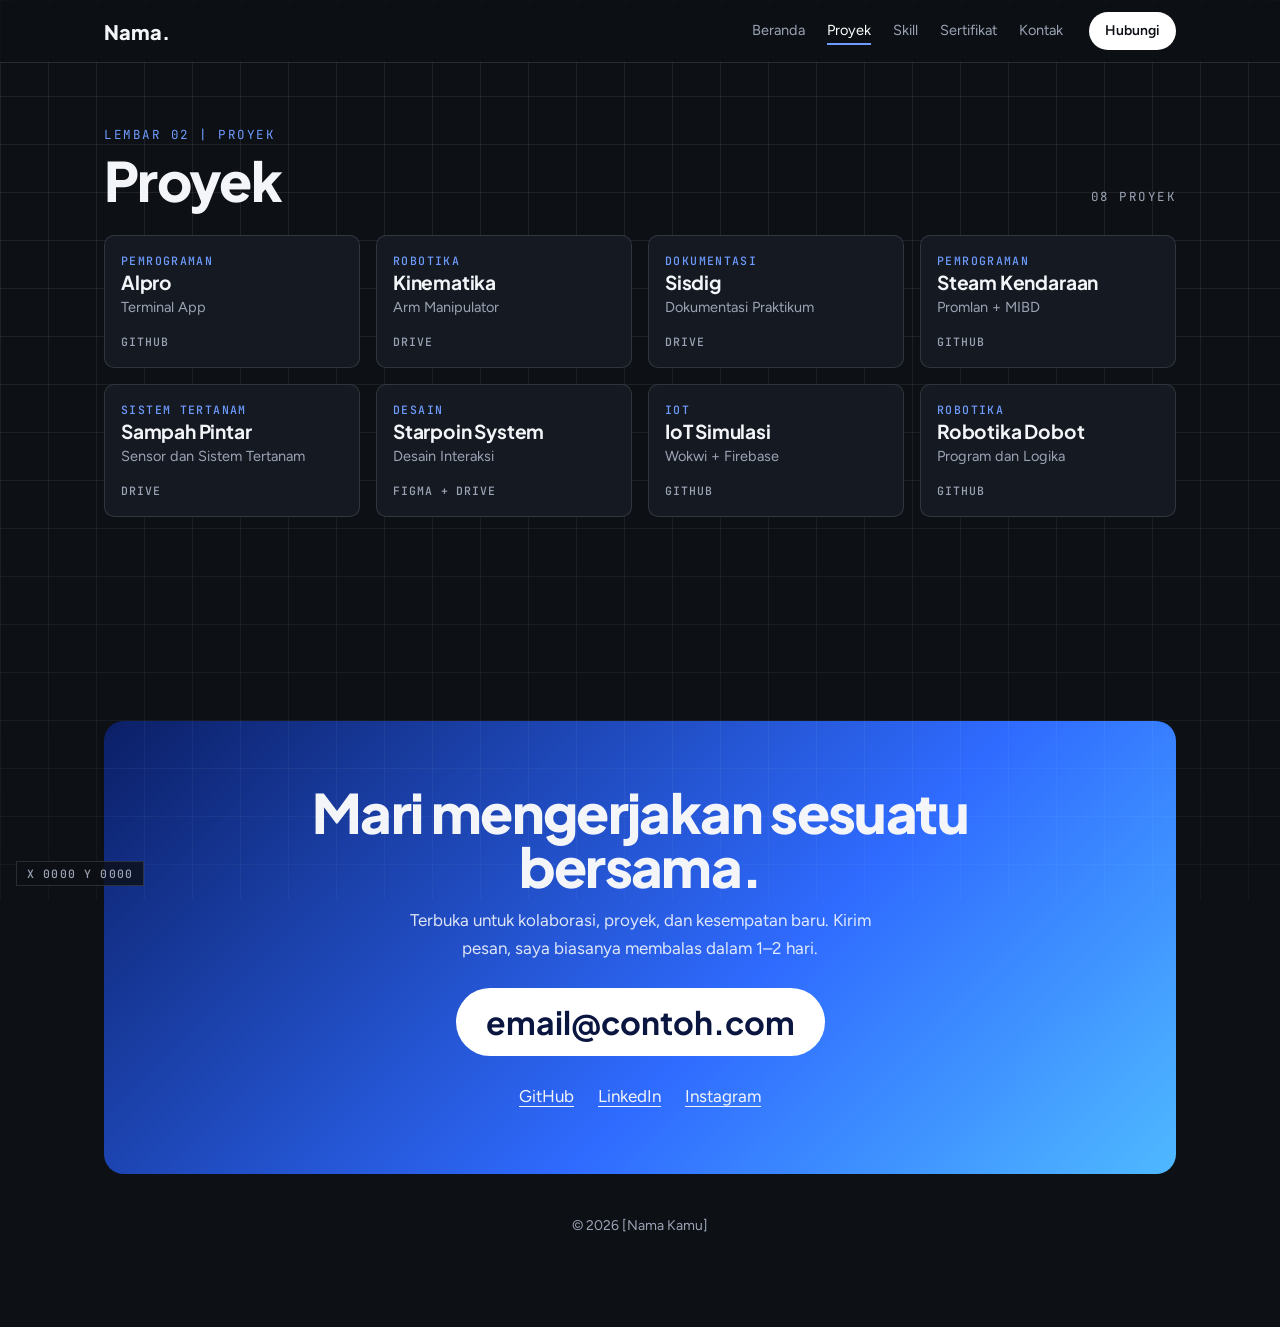
==== proyek.html @ c8f7bb7f "Add files via upload" ====
<!DOCTYPE html>
<html lang="id">
<head>
<meta charset="utf-8">
<meta name="viewport" content="width=device-width, initial-scale=1">
<meta name="theme-color" content="#0D1015">
<title>Proyek | Nama Kamu</title>
<meta name="description" content="Portofolio pribadi mahasiswa Mekatronika dan Kecerdasan Buatan: robotika, IoT, sistem tertanam, dan desain interaksi.">
<link rel="preconnect" href="https://fonts.googleapis.com">
<link rel="preconnect" href="https://fonts.gstatic.com" crossorigin>
<link href="https://fonts.googleapis.com/css2?family=Plus+Jakarta+Sans:wght@500;700;800&family=Figtree:wght@400;500;600&family=JetBrains+Mono:wght@400;500&family=Caveat:wght@500;700&display=swap" rel="stylesheet">
<link rel="stylesheet" href="style.css">
</head>
<body data-page="proyek" data-title="Proyek">
<div class="gridlit" id="gridlit" aria-hidden="true"></div>
<div class="glow" id="glow" aria-hidden="true"></div>

<nav class="nav" id="nav"></nav>

<main>
  <section class="wrap pg">
    <div class="sh"><div><span class="mono">Lembar 02 | Proyek</span><h2>Proyek</h2></div><span class="mono" id="cnt" style="color:var(--muted)"></span></div>
    <div class="grid" id="grid"></div>
  </section>
</main>

<div class="band" id="kontak"></div>
<footer id="foot"></footer>

<div class="xy" id="xy">X 0000  Y 0000</div>

<dialog id="dlg" aria-label="Detail proyek">
  <div class="ban" id="dBan"><button class="x" id="dX" aria-label="Tutup">×</button><h3 id="dT"></h3></div>
  <div class="db"><span class="mono" id="dM"></span><p class="t" id="dD"></p><div class="ls" id="dL"></div></div>
</dialog>

<script src="data.js"></script>
<script src="app.js"></script>
</body>
</html>
---- style.css ----
/* Warna dibuat netral; biru hanya dipakai sebagai aksen. Ubah di sini */
:root{
  --bg:#0D1015; --panel:#151A22; --panel2:#1B212B; --line:rgba(255,255,255,.12);
  --ink:#F3F5F9; --muted:#9BA3B4; --accent:#6E9BFF;
  --grad:linear-gradient(135deg,#0B1F66,#2F6BFF 60%,#4FB9FF);
  --head:"Plus Jakarta Sans",system-ui,-apple-system,"Segoe UI",sans-serif; --body:"Figtree",system-ui,-apple-system,"Segoe UI",Roboto,sans-serif;
  --mono:"JetBrains Mono",ui-monospace,Menlo,Consolas,monospace;
}
*{box-sizing:border-box}
html{scroll-behavior:smooth;background:var(--bg)}
body{margin:0;color:var(--ink);font:400 17px/1.65 var(--body);background:var(--bg);position:relative}
body::before{content:"";position:fixed;inset:0;pointer-events:none;background-image:linear-gradient(rgba(255,255,255,.075) 1px,transparent 1px),linear-gradient(90deg,rgba(255,255,255,.075) 1px,transparent 1px);background-size:48px 48px;-webkit-mask-image:linear-gradient(#000 35%,rgba(0,0,0,.45));mask-image:linear-gradient(#000 35%,rgba(0,0,0,.45))}
body.lock{overflow:hidden}
a{color:inherit}
button{font:inherit;color:inherit;cursor:pointer}
:focus-visible{outline:3px solid var(--accent);outline-offset:3px;border-radius:4px}
.wrap{position:relative;max-width:1120px;margin:0 auto;padding:0 24px}
.mono{font-family:var(--mono);font-size:12.5px;letter-spacing:.12em;text-transform:uppercase;color:var(--accent)}

/* Navigasi */
.nav{position:sticky;top:0;z-index:20;backdrop-filter:blur(10px);background:rgba(13,16,21,.75);border-bottom:1px solid var(--line)}
.nav .wrap{display:flex;align-items:center;gap:26px;height:62px}
.logo{font:800 1.25rem var(--head);text-decoration:none}
.nav .l{margin-left:auto;display:flex;gap:22px;font-size:14.5px}
.nav .l a{text-decoration:none;color:var(--muted)}
.nav .l a:hover{color:#fff}
.nav .go{background:#fff;color:#0D1015;text-decoration:none;font-weight:600;font-size:14px;padding:7px 16px;border-radius:99px}

/* Tentang */
.hero{display:grid;grid-template-columns:1.25fr .75fr;gap:56px;align-items:center;padding-top:72px;padding-bottom:70px}
.hero h1{font:800 clamp(3rem,8vw,6.2rem)/.98 var(--head);letter-spacing:-.03em;overflow-wrap:anywhere;margin:12px 0 18px}
.hero .tag{font:500 clamp(1.15rem,2.2vw,1.5rem)/1.35 var(--head);margin:0 0 18px;max-width:20em}
.hero p.d{color:var(--muted);max-width:36em;margin:0 0 14px}
.btns{display:flex;gap:12px;flex-wrap:wrap;margin-top:26px}
.b{display:inline-block;padding:12px 24px;border-radius:99px;font-weight:600;text-decoration:none;border:1.5px solid transparent}
.b.w{background:#fff;color:#0D1015}
.b.o{border-color:rgba(255,255,255,.4)}
.b:hover{filter:brightness(.9)}
.frame{position:relative;justify-self:center;width:min(100%,340px);padding:14px}
.frame::before,.frame::after{content:"";position:absolute;width:34px;height:34px;border:2px solid var(--accent)}
.frame::before{top:0;left:0;border-right:0;border-bottom:0}
.frame::after{bottom:0;right:0;border-left:0;border-top:0}
.pic{aspect-ratio:4/5;border-radius:4px;background:var(--img,none) center/cover,var(--grad);display:grid;place-items:center;font:800 4.4rem var(--head);color:rgba(255,255,255,.55)}
.dim{position:absolute;font:500 11px var(--mono);letter-spacing:.1em;color:var(--accent);background:var(--bg);padding:0 6px}
.dim.t{top:-9px;left:56px}

/* Ringkasan */
.tb{display:grid;grid-template-columns:repeat(3,1fr);border:1px solid var(--line);margin:0 0 90px;background:var(--panel)}
.tb div{padding:14px 18px;border-right:1px solid var(--line);border-bottom:1px solid var(--line)}
.tb div:nth-child(3n){border-right:0}
.tb div:nth-last-child(-n+3){border-bottom:0}
.tb small{display:block;font:500 11px var(--mono);letter-spacing:.14em;color:var(--accent);text-transform:uppercase}
.tb span{font-weight:500}

section{padding-top:96px}
.sh{display:flex;flex-wrap:wrap;align-items:flex-end;justify-content:space-between;gap:16px;margin-bottom:24px}
h2{font:800 clamp(2.1rem,5vw,3.4rem)/1 var(--head);letter-spacing:-.03em;margin:6px 0 0}
.sub{color:var(--muted);margin:10px 0 0;max-width:34em}

/* Proyek: kotak maksimal 4 kolom */
.grid{display:grid;grid-template-columns:repeat(4,1fr);gap:16px}
.card{display:flex;flex-direction:column;text-align:left;padding:0;background:var(--panel);border:1px solid var(--line);border-radius:10px;overflow:hidden;transition:border-color .2s,transform .2s,box-shadow .2s}
.card:hover,.card:focus-visible{border-color:var(--accent);transform:translateY(-4px);box-shadow:0 16px 32px -16px rgba(0,0,0,.8)}
.th{position:relative;aspect-ratio:4/3;background:var(--img,none) center/cover,var(--panel2);border-bottom:1px solid var(--line);overflow:hidden}
.th.no{background:repeating-linear-gradient(45deg,var(--panel2) 0 10px,#171C25 10px 20px)}
.th.no::after{content:attr(data-n);position:absolute;right:12px;bottom:-4px;font:800 4.2rem/1 var(--head);color:rgba(255,255,255,.08)}
.cb{padding:16px 16px 18px;display:flex;flex-direction:column;gap:2px;flex:1}
.cb .c{font:500 11.5px var(--mono);letter-spacing:.12em;text-transform:uppercase;color:var(--accent)}
.cb .h{font:700 1.2rem/1.25 var(--head);letter-spacing:-.01em}
.cb .sb{color:var(--muted);font-size:14.5px}
.cb .k{margin-top:auto;padding-top:12px;font:500 11.5px var(--mono);letter-spacing:.08em;text-transform:uppercase;color:var(--muted)}


button.b{background:none;color:inherit;cursor:pointer}

/* Demo robot */
.demo{display:grid;grid-template-columns:1.05fr .95fr;gap:16px;align-items:stretch}
.scene{background:var(--panel);border:1px solid var(--line);border-radius:12px;padding:10px;display:flex}
.scene svg{display:block;width:100%;height:auto;align-self:center}
.lbl{font:500 10px var(--mono);letter-spacing:.14em;fill:#6B7589}
.win{display:flex;flex-direction:column;background:#0A0D12;border:1px solid var(--line);border-radius:12px;overflow:hidden;min-width:0}
.wh{display:flex;align-items:center;gap:7px;padding:10px 14px;border-bottom:1px solid var(--line);font:500 12px var(--mono);color:var(--muted)}
.wh i{width:10px;height:10px;border-radius:50%;display:block}
.wh i:nth-child(1){background:#FF5D5D}.wh i:nth-child(2){background:#FFC24B}.wh i:nth-child(3){background:#3DDC97}
.wh span{margin-left:8px}
.src{margin:0;padding:12px 0;font:400 12px/1.8 var(--mono);color:#D9DEE9;overflow-x:auto;counter-reset:n;white-space:pre}
.ln{display:block;padding-right:14px;border-left:3px solid transparent;transition:background .2s}
.ln::before{counter-increment:n;content:counter(n);display:inline-block;width:2.4em;text-align:right;margin-right:1em;color:#566075}
.ln.on{background:rgba(47,107,255,.2);border-left-color:#4F86FF}
.ln .k{color:#FF8A6B}.ln .s{color:#7EE0A5}.ln .n{color:#FFD166}.ln .c{color:#6B7589}
.logh{border-top:1px solid var(--line);padding:8px 14px 0;font:500 11px var(--mono);letter-spacing:.14em;color:#566075;background:#0D1015}
.log{padding:2px 14px 12px;font:400 12.5px/1.65 var(--mono);color:#7EE0A5;min-height:8.4em;background:#0D1015;white-space:pre-wrap}
.sr{position:absolute;width:1px;height:1px;margin:0;overflow:hidden;clip:rect(0 0 0 0);white-space:nowrap}
.acts{display:flex;gap:8px;flex-wrap:wrap}
.acts .b{padding:8px 16px;font-size:14px}
.lab{font:500 9px var(--mono);letter-spacing:.12em;fill:#2F6BFF}
.val{font:700 19px "Caveat",cursive;fill:#12307F}
.demo{margin-bottom:80px}
@media (max-width:900px){.demo{grid-template-columns:1fr}}

/* Skill software */
.skills{display:grid;grid-template-columns:repeat(4,1fr);gap:12px}
.skill{display:flex;gap:12px;align-items:center;background:var(--panel);border:1px solid var(--line);border-radius:8px;padding:14px;transition:border-color .2s}
.skill:hover{border-color:var(--accent)}
.ic{flex:none;width:44px;height:44px;border-radius:8px;background:#F1F3F8;display:grid;place-items:center;font:700 13px var(--mono);color:#1A2030;overflow:hidden}
.ic svg{width:28px;height:28px;display:block}
.skill b{display:block;font-weight:600;font-size:15px;line-height:1.3}
.skill span{display:block;color:var(--muted);font-size:13px;line-height:1.35}

/* Sertifikat */
.certs{display:grid;grid-template-columns:repeat(auto-fit,minmax(240px,1fr));gap:14px}
.cert{display:flex;flex-direction:column;gap:2px;padding:18px;border:1px solid var(--line);border-radius:8px;background:var(--panel);text-decoration:none;transition:border-color .2s,transform .2s}
.cert:hover{border-color:var(--accent);transform:translateY(-3px)}
.cert b{font:700 1.1rem/1.3 var(--head)}
.cert span{color:var(--muted);font-size:15px}
.filt{display:flex;flex-wrap:wrap;gap:8px;margin:0 0 20px}
.filt button{font:500 13px var(--mono);letter-spacing:.04em;padding:8px 14px;border-radius:999px;border:1px solid var(--line);background:transparent;color:var(--muted);cursor:pointer;transition:all .2s}
.filt button:hover{border-color:var(--accent);color:#fff}
.filt button.on{background:var(--accent);border-color:var(--accent);color:#06142e}
.filt button i{font-style:normal;opacity:.65;margin-left:6px}
div.cert{cursor:default}div.cert:hover{transform:none}
.cert .th{aspect-ratio:4/3;margin:-18px -18px 14px;border-radius:8px 8px 0 0;overflow:hidden;background:#0A0D12;border-bottom:1px solid var(--line);display:grid;place-items:center}
.cert .th img{width:100%;height:100%;object-fit:contain;display:block;transition:transform .3s}
.cert:hover .th img{transform:scale(1.04)}
.lb{position:fixed;inset:0;z-index:100;display:none;place-items:center;padding:24px;background:rgba(5,7,10,.88);cursor:zoom-out}
.lb.on{display:grid}
.lb img{max-width:100%;max-height:88vh;border-radius:8px;box-shadow:0 20px 60px rgba(0,0,0,.6)}
.lb a{position:absolute;bottom:20px;left:50%;transform:translateX(-50%);color:#fff;font:500 13px var(--mono);letter-spacing:.08em;text-decoration:underline}
.cert em{font:500 12px var(--mono);font-style:normal;color:var(--accent);margin-top:10px;letter-spacing:.08em}

/* Kontak: satu-satunya blok gradien biru */
.band{margin:100px auto 0;max-width:1120px;padding:0 24px}
.band .in{border-radius:20px;background:var(--grad);padding:64px 32px;text-align:center}
.band h2{margin:0 auto 12px;max-width:14em;font-size:clamp(1.75rem,7vw,3.4rem);overflow-wrap:anywhere;hyphens:auto}
.band p{color:rgba(255,255,255,.85);margin:0 auto 26px;max-width:30em}
.mail{display:inline-block;font:700 clamp(1.2rem,3.4vw,2rem) var(--head);text-decoration:none;background:#fff;color:#0A1640;padding:14px 30px;border-radius:99px}
.mail:hover{filter:brightness(.92)}
.mail{max-width:100%;overflow-wrap:anywhere}
h1,h2,h3{overflow-wrap:break-word}
@media (max-width:480px){.band .in{padding:48px 20px}.mail{padding:12px 20px}}
.soc{display:flex;gap:10px 24px;justify-content:center;flex-wrap:wrap;margin-top:26px}
.soc a{text-underline-offset:4px}
footer{position:relative;padding:40px 24px 90px;text-align:center;color:var(--muted);font-size:14px}

.xy{position:fixed;left:16px;bottom:14px;z-index:18;font:500 11.5px var(--mono);letter-spacing:.1em;color:var(--muted);background:rgba(13,16,21,.8);border:1px solid var(--line);padding:4px 10px;pointer-events:none}
@media (hover:none){.xy{display:none}}

/* Detail proyek */
dialog{width:min(720px,94vw);max-height:92vh;overflow:auto;padding:0;border:1px solid var(--line);border-radius:12px;background:#12161D;color:var(--ink);box-shadow:0 30px 80px rgba(0,0,0,.7)}
dialog::backdrop{background:rgba(3,5,9,.8)}
.ban{position:relative;aspect-ratio:16/7;display:flex;align-items:flex-end;padding:22px 26px;background:linear-gradient(to top,#12161D 4%,transparent 70%),var(--img,none) center/cover,repeating-linear-gradient(45deg,var(--panel2) 0 10px,#171C25 10px 20px)}
.ban h3{font:800 clamp(2rem,6vw,3rem)/1 var(--head);letter-spacing:-.03em;margin:0}
.x{position:absolute;top:12px;right:12px;width:38px;height:38px;border-radius:50%;border:1px solid var(--line);background:rgba(13,16,21,.8);font-size:1.3rem;line-height:1}
.db{padding:8px 26px 28px}
.db p.t{color:#D3D9E6;margin:6px 0 20px}
.ls{display:flex;gap:10px;flex-wrap:wrap}

@media (max-width:1000px){.grid,.skills{grid-template-columns:repeat(3,1fr)}}
@media (max-width:820px){
  .hero{grid-template-columns:1fr;padding-top:44px;gap:40px}
  .frame{order:-1;width:min(70%,260px);justify-self:start}
  .tb{grid-template-columns:1fr 1fr}
  .tb div:nth-child(3n){border-right:1px solid var(--line)}
  .tb div:nth-child(2n){border-right:0}
  .tb div:nth-last-child(-n+3){border-bottom:1px solid var(--line)}
  .tb div:nth-last-child(-n+2){border-bottom:0}
  .nav .wrap{height:auto;flex-wrap:wrap;gap:6px 14px;padding-top:10px;padding-bottom:8px}
  .nav .go{margin-left:auto}
  .nav .l{order:3;width:100%;margin-left:0;gap:18px;overflow-x:auto;white-space:nowrap;padding-bottom:4px;scrollbar-width:none}
  .nav .l::-webkit-scrollbar{display:none}
}
@media (max-width:720px){.grid,.skills{grid-template-columns:repeat(2,1fr)}}
@media (max-width:480px){.grid,.skills{grid-template-columns:1fr}}
@media (prefers-reduced-motion:reduce){*{transition:none!important}html{scroll-behavior:auto}}

/* Efek cahaya mengikuti kursor */
.glow{position:fixed;left:0;top:0;width:280px;height:280px;margin:-140px 0 0 -140px;border-radius:50%;pointer-events:none;z-index:0;opacity:0;transition:opacity .2s;background:radial-gradient(circle,rgba(79,134,255,.22),rgba(47,107,255,.06) 50%,transparent 70%);will-change:transform}
.glow.on{opacity:1}
.gridlit{position:fixed;inset:0;pointer-events:none;z-index:0;opacity:0;transition:opacity .2s;background-image:linear-gradient(rgba(130,170,255,.28) 1px,transparent 1px),linear-gradient(90deg,rgba(130,170,255,.28) 1px,transparent 1px);background-size:48px 48px;-webkit-mask-image:radial-gradient(circle 150px at var(--gx,50%) var(--gy,50%),#000,transparent);mask-image:radial-gradient(circle 150px at var(--gx,50%) var(--gy,50%),#000,transparent)}
.gridlit.on{opacity:1}
.card,.skill,.scene,.win{--mx:50%;--my:50%;position:relative}
.card:hover,.skill:hover,.scene:hover,.win:hover{background:radial-gradient(circle 130px at var(--mx) var(--my),rgba(110,155,255,.18),transparent 75%),var(--panel2);border-color:rgba(110,155,255,.55)}
.win:hover{background:radial-gradient(circle 130px at var(--mx) var(--my),rgba(110,155,255,.16),transparent 75%),#0A0D12}
.b{--mx:50%;--my:50%}
.b:hover{box-shadow:0 0 0 1px rgba(110,155,255,.5),0 0 22px rgba(79,134,255,.35)}
@media (hover:none),(prefers-reduced-motion:reduce){.glow,.gridlit{display:none}}

/* Halaman terpisah */
.nav .l a.on{color:#fff;box-shadow:0 2px 0 var(--accent)}
.pg{padding-top:56px;min-height:62vh}
.pg .sh{margin-bottom:28px}
.tzs{display:grid;grid-template-columns:repeat(3,1fr);gap:14px}
.tz{display:flex;flex-direction:column;gap:6px;padding:24px;border:1px solid var(--line);border-radius:10px;background:var(--panel);text-decoration:none;transition:border-color .2s,transform .2s;--mx:50%;--my:50%;position:relative}
.tz:hover{border-color:rgba(110,155,255,.55);transform:translateY(-3px);background:radial-gradient(circle 130px at var(--mx) var(--my),rgba(110,155,255,.18),transparent 75%),var(--panel2)}
.tz .n{font:800 2.6rem/1 var(--head);letter-spacing:-.03em}
.tz b{font:700 1.15rem var(--head)}
.tz span{color:var(--muted);font-size:15px}
.tz em{font:500 12px var(--mono);font-style:normal;color:var(--accent);margin-top:12px;letter-spacing:.08em}
@media (max-width:720px){.tzs{grid-template-columns:1fr}}
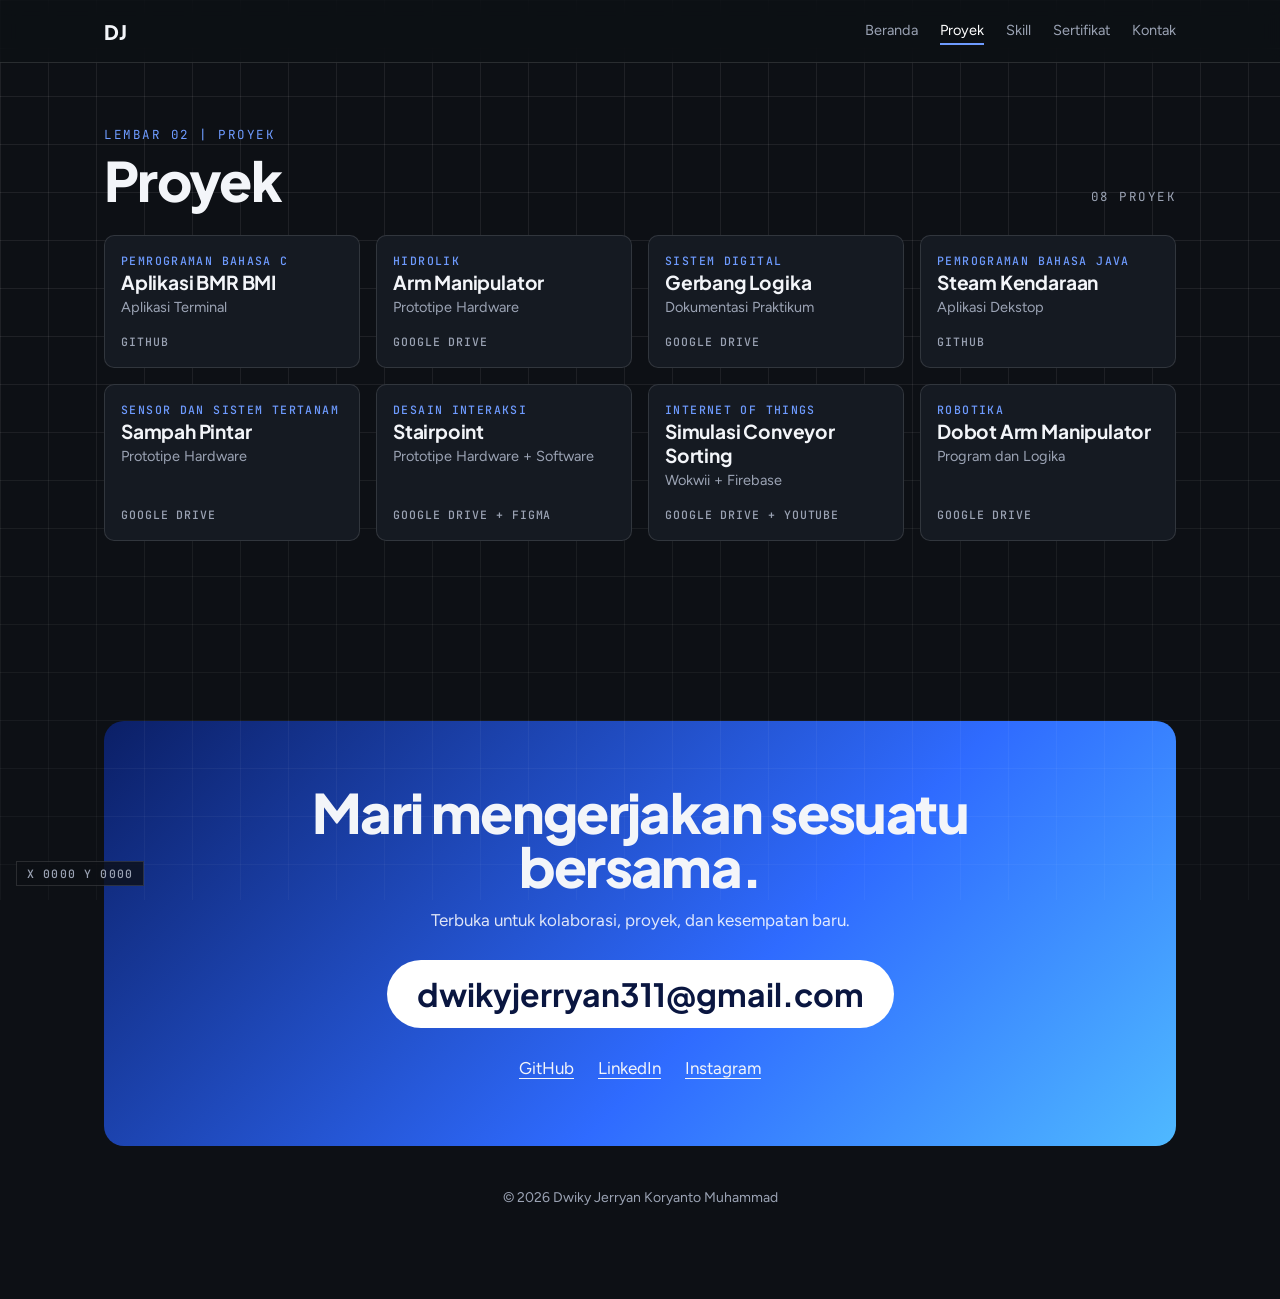
==== commit f0a4fd07: "Update proyek.html" ====
--- a/proyek.html
+++ b/proyek.html
@@ -4,7 +4,7 @@
 <meta charset="utf-8">
 <meta name="viewport" content="width=device-width, initial-scale=1">
 <meta name="theme-color" content="#0D1015">
-<title>Proyek | Nama Kamu</title>
+<title>Proyek | Dwiky Jerryan Koryanto Muhammad</title>
 <meta name="description" content="Portofolio pribadi mahasiswa Mekatronika dan Kecerdasan Buatan: robotika, IoT, sistem tertanam, dan desain interaksi.">
 <link rel="preconnect" href="https://fonts.googleapis.com">
 <link rel="preconnect" href="https://fonts.gstatic.com" crossorigin>
--- a/style.css
+++ b/style.css
@@ -28,7 +28,7 @@
 
 /* Tentang */
 .hero{display:grid;grid-template-columns:1.25fr .75fr;gap:56px;align-items:center;padding-top:72px;padding-bottom:70px}
-.hero h1{font:800 clamp(3rem,8vw,6.2rem)/.98 var(--head);letter-spacing:-.03em;overflow-wrap:anywhere;margin:12px 0 18px}
+.hero h1{font:800 clamp(1.9rem,4.4vw,3.5rem)/1.08 var(--head);letter-spacing:-.03em;overflow-wrap:anywhere;margin:12px 0 18px}
 .hero .tag{font:500 clamp(1.15rem,2.2vw,1.5rem)/1.35 var(--head);margin:0 0 18px;max-width:20em}
 .hero p.d{color:var(--muted);max-width:36em;margin:0 0 14px}
 .btns{display:flex;gap:12px;flex-wrap:wrap;margin-top:26px}
@@ -93,8 +93,8 @@
 .sr{position:absolute;width:1px;height:1px;margin:0;overflow:hidden;clip:rect(0 0 0 0);white-space:nowrap}
 .acts{display:flex;gap:8px;flex-wrap:wrap}
 .acts .b{padding:8px 16px;font-size:14px}
-.lab{font:500 9px var(--mono);letter-spacing:.12em;fill:#2F6BFF}
-.val{font:700 19px "Caveat",cursive;fill:#12307F}
+.lab{font:500 11px var(--mono);letter-spacing:.12em;fill:#2F6BFF}
+.val{font:700 24px "Caveat",cursive;fill:#12307F}
 .demo{margin-bottom:80px}
 @media (max-width:900px){.demo{grid-template-columns:1fr}}
 
@@ -197,3 +197,13 @@
 .tz span{color:var(--muted);font-size:15px}
 .tz em{font:500 12px var(--mono);font-style:normal;color:var(--accent);margin-top:12px;letter-spacing:.08em}
 @media (max-width:720px){.tzs{grid-template-columns:1fr}}
+
+/* Pratinjau sertifikat PDF / gambar */
+.cert .th.pdf{aspect-ratio:4/2.2;background:linear-gradient(135deg,#1B212B,#12161D)}
+.cert .th.pdf b{font:700 1.3rem var(--mono);letter-spacing:.2em;color:var(--accent);border:1.5px solid var(--accent);padding:6px 14px;border-radius:6px;margin:0}
+.lb iframe{width:min(960px,100%);height:86vh;border:0;border-radius:8px;background:#fff;box-shadow:0 20px 60px rgba(0,0,0,.6)}
+.lb iframe[hidden],.lb img[hidden]{display:none}
+.lb .lx{position:absolute;top:14px;right:18px;width:42px;height:42px;border-radius:50%;border:1px solid rgba(255,255,255,.3);background:rgba(20,24,32,.8);color:#fff;font-size:26px;line-height:1;cursor:pointer}
+.lb .lx:hover{border-color:var(--accent)}
+
+[hidden]{display:none!important}
